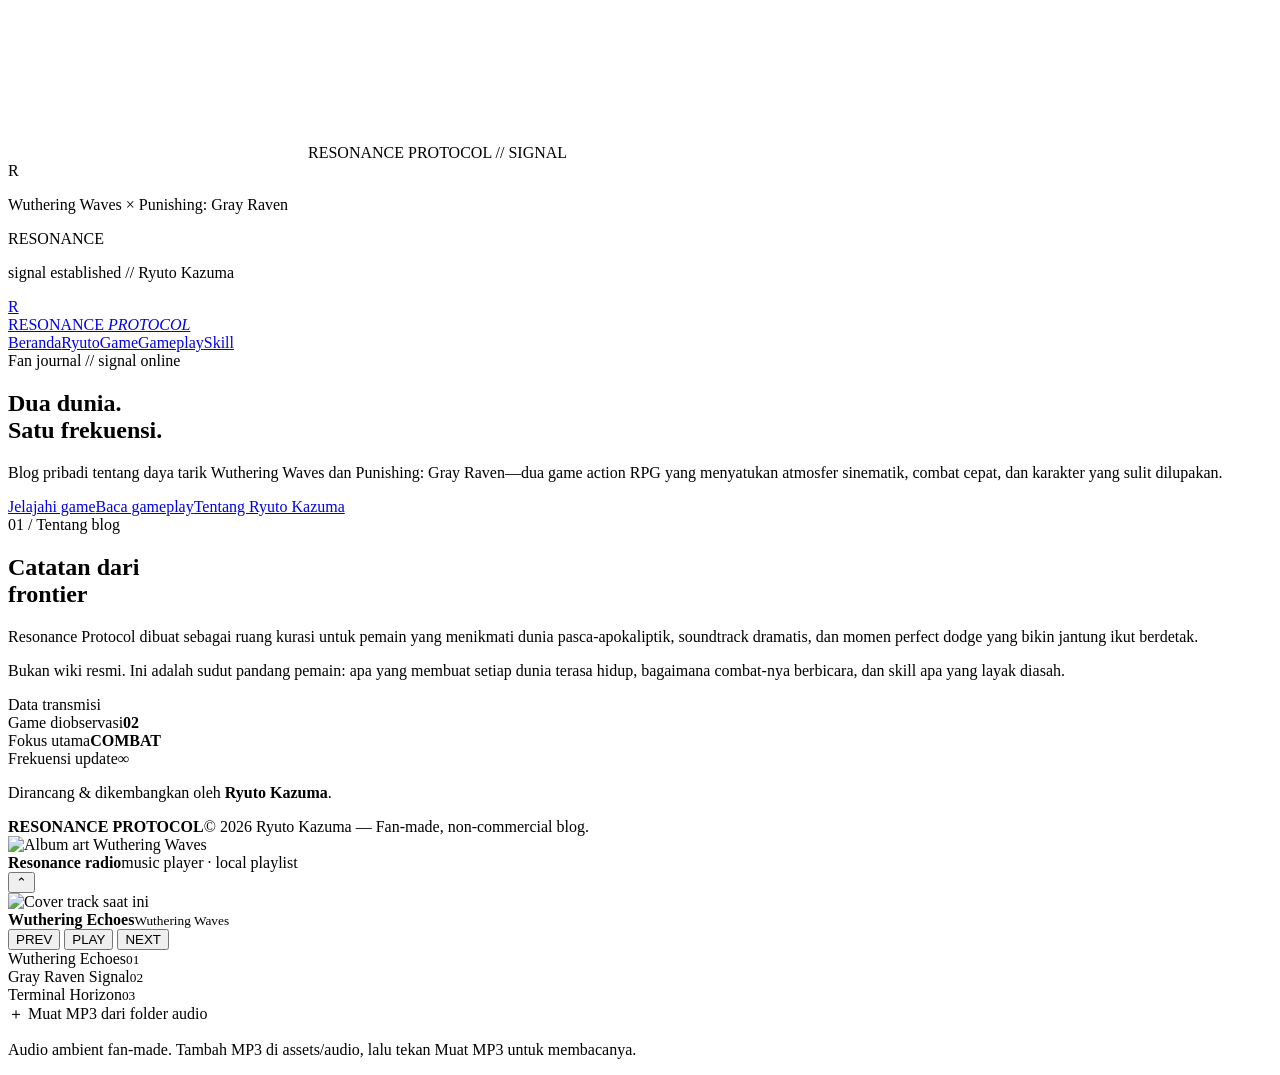
==== index.html @ 090dc50f "Add files via upload" ====
<!doctype html>
<html lang="id">
  <head>
    <meta charset="utf-8" />
    <meta name="viewport" content="width=device-width,initial-scale=1" />
    <title>Tentang — Resonance Protocol</title>
    <link rel="stylesheet" href="css/styles.css" />
  </head>
  <body>
    <div class="intro-screen" aria-label="Resonance Protocol loading screen">
      <div class="intro-video-wall" aria-hidden="true">
        <div class="intro-video-panel">
          <video autoplay muted loop playsinline preload="auto">
            <source src="vd/hiyuki.mp4" type="video/mp4" /></video
          ><span>RESONANCE PROTOCOL // SIGNAL</span>
        </div>
      </div>
      <div class="intro-shade"></div>
      <div class="intro-core">
        <div class="brand-mark"><span>R</span></div>
        <p>Wuthering Waves × Punishing: Gray Raven</p>
        <div class="intro-title">RES<span>O</span>NANCE</div>
        <p>signal established // Ryuto Kazuma</p>
      </div>
    </div>
    <div class="topline"></div>
    <header class="nav wrap">
      <a class="brand" href="index.html"
        ><div class="brand-mark"><span>R</span></div>
        <span>RESONANCE <em>PROTOCOL</em></span></a
      >
      <nav class="links">
        <a class="active" href="index.html">Beranda</a
        ><a href="ryuto.html">Ryuto</a><a href="game.html">Game</a
        ><a href="gameplay.html">Gameplay</a><a href="skill.html">Skill</a>
      </nav>
    </header>
    <main>
      <section class="hero">
        <div class="hero-image"></div>
        <div class="wrap hero-content">
          <div class="kicker eyebrow">Fan journal // signal online</div>
          <h1>Dua dunia.<br /><span>Satu frekuensi.</span></h1>
          <p class="lead">
            Blog pribadi tentang daya tarik Wuthering Waves dan Punishing: Gray
            Raven—dua game action RPG yang menyatukan atmosfer sinematik, combat
            cepat, dan karakter yang sulit dilupakan.
          </p>
          <div class="actions">
            <a class="btn" href="game.html">Jelajahi game</a
            ><a class="btn secondary" href="gameplay.html">Baca gameplay</a
            ><a class="btn" href="ryuto.html">Tentang Ryuto Kazuma</a>
          </div>
        </div>
      </section>
      <section class="section">
        <div class="wrap grid-2">
          <div>
            <div class="eyebrow">01 / Tentang blog</div>
            <h2>Catatan dari<br /><span class="accent-pink">frontier</span></h2>
            <div class="rule"></div>
            <p class="lead">
              Resonance Protocol dibuat sebagai ruang kurasi untuk pemain yang
              menikmati dunia pasca-apokaliptik, soundtrack dramatis, dan momen
              perfect dodge yang bikin jantung ikut berdetak.
            </p>
            <p class="muted">
              Bukan wiki resmi. Ini adalah sudut pandang pemain: apa yang
              membuat setiap dunia terasa hidup, bagaimana combat-nya berbicara,
              dan skill apa yang layak diasah.
            </p>
          </div>
          <div class="card">
            <div class="mini-label">Data transmisi</div>
            <div class="stat">
              <span>Game diobservasi</span><strong>02</strong>
            </div>
            <div class="stat">
              <span>Fokus utama</span><strong>COMBAT</strong>
            </div>
            <div class="stat">
              <span>Frekuensi update</span><strong>∞</strong>
            </div>
            <p>Dirancang & dikembangkan oleh <b>Ryuto Kazuma</b>.</p>
          </div>
        </div>
      </section>
    </main>
    <footer class="footer wrap">
      <b>RESONANCE PROTOCOL</b
      ><span>© 2026 Ryuto Kazuma — Fan-made, non-commercial blog.</span>
    </footer>
    <aside class="music-widget" aria-label="Pemutar musik Resonance Protocol">
      <div
        class="music-head"
        role="button"
        tabindex="0"
        aria-label="Buka atau tutup pemutar musik"
      >
        <img
          src="assets/wuthering-rover.jpeg"
          alt="Album art Wuthering Waves"
        />
        <div class="music-head-text">
          <strong>Resonance radio</strong
          ><span>music player · local playlist</span>
        </div>
        <button class="music-toggle" type="button" aria-label="Toggle player">
          ⌃
        </button>
      </div>
      <div class="music-body">
        <div class="music-body-inner">
          <div class="music-now">
            <img
              class="music-cover"
              src="assets/wuthering-rover.jpeg"
              alt="Cover track saat ini"
            />
            <div class="music-meta">
              <b class="music-title">Wuthering Echoes</b
              ><small class="music-artist">Wuthering Waves</small>
            </div>
          </div>
          <div class="music-progress" role="slider" aria-label="Progress musik">
            <i></i>
          </div>
          <div class="music-controls">
            <button
              class="previous-btn"
              type="button"
              aria-label="Track sebelumnya"
            >
              <span>PREV</span>
            </button>
            <button class="play-btn" type="button" aria-label="Play atau pause">
              <span>PLAY</span>
            </button>
            <button
              class="next-btn"
              type="button"
              aria-label="Track berikutnya"
            >
              <span>NEXT</span>
            </button>
          </div>
          <div class="music-list">
            <div
              class="music-track active"
              data-src="assets/audio/wuthering-echoes.mp3"
              data-title="Wuthering Echoes"
              data-artist="Wuthering Waves"
              data-cover="assets/wuthering-rover.jpeg"
            >
              <img src="assets/wuthering-rover.jpeg" alt="" /><span
                >Wuthering Echoes</span
              ><small>01</small>
            </div>
            <div
              class="music-track"
              data-src="assets/audio/gray-raven-signal.mp3"
              data-title="Gray Raven Signal"
              data-artist="Punishing: Gray Raven"
              data-cover="assets/pgr-roster.jpg"
            >
              <img src="assets/pgr-roster.jpg" alt="" /><span
                >Gray Raven Signal</span
              ><small>02</small>
            </div>
            <div
              class="music-track"
              data-src="assets/audio/terminal-horizon.mp3"
              data-title="Terminal Horizon"
              data-artist="Resonance Protocol"
              data-cover="assets/pgr-hero.jpg"
            >
              <img src="assets/pgr-hero.jpg" alt="" /><span
                >Terminal Horizon</span
              ><small>03</small>
            </div>
          </div>
          <label class="music-load" for="audio-folder"
            >＋ Muat MP3 dari folder audio</label
          >
          <input
            id="audio-folder"
            class="audio-folder"
            type="file"
            accept="audio/mpeg,.mp3"
            webkitdirectory
            directory
            multiple
            hidden
          />

          <p class="music-note">
            Audio ambient fan-made. Tambah MP3 di assets/audio, lalu tekan Muat
            MP3 untuk membacanya.
          </p>
        </div>
        <audio preload="metadata"></audio>
      </div>
    </aside>
    <script src="js/script.js" defer></script>
  </body>
</html>
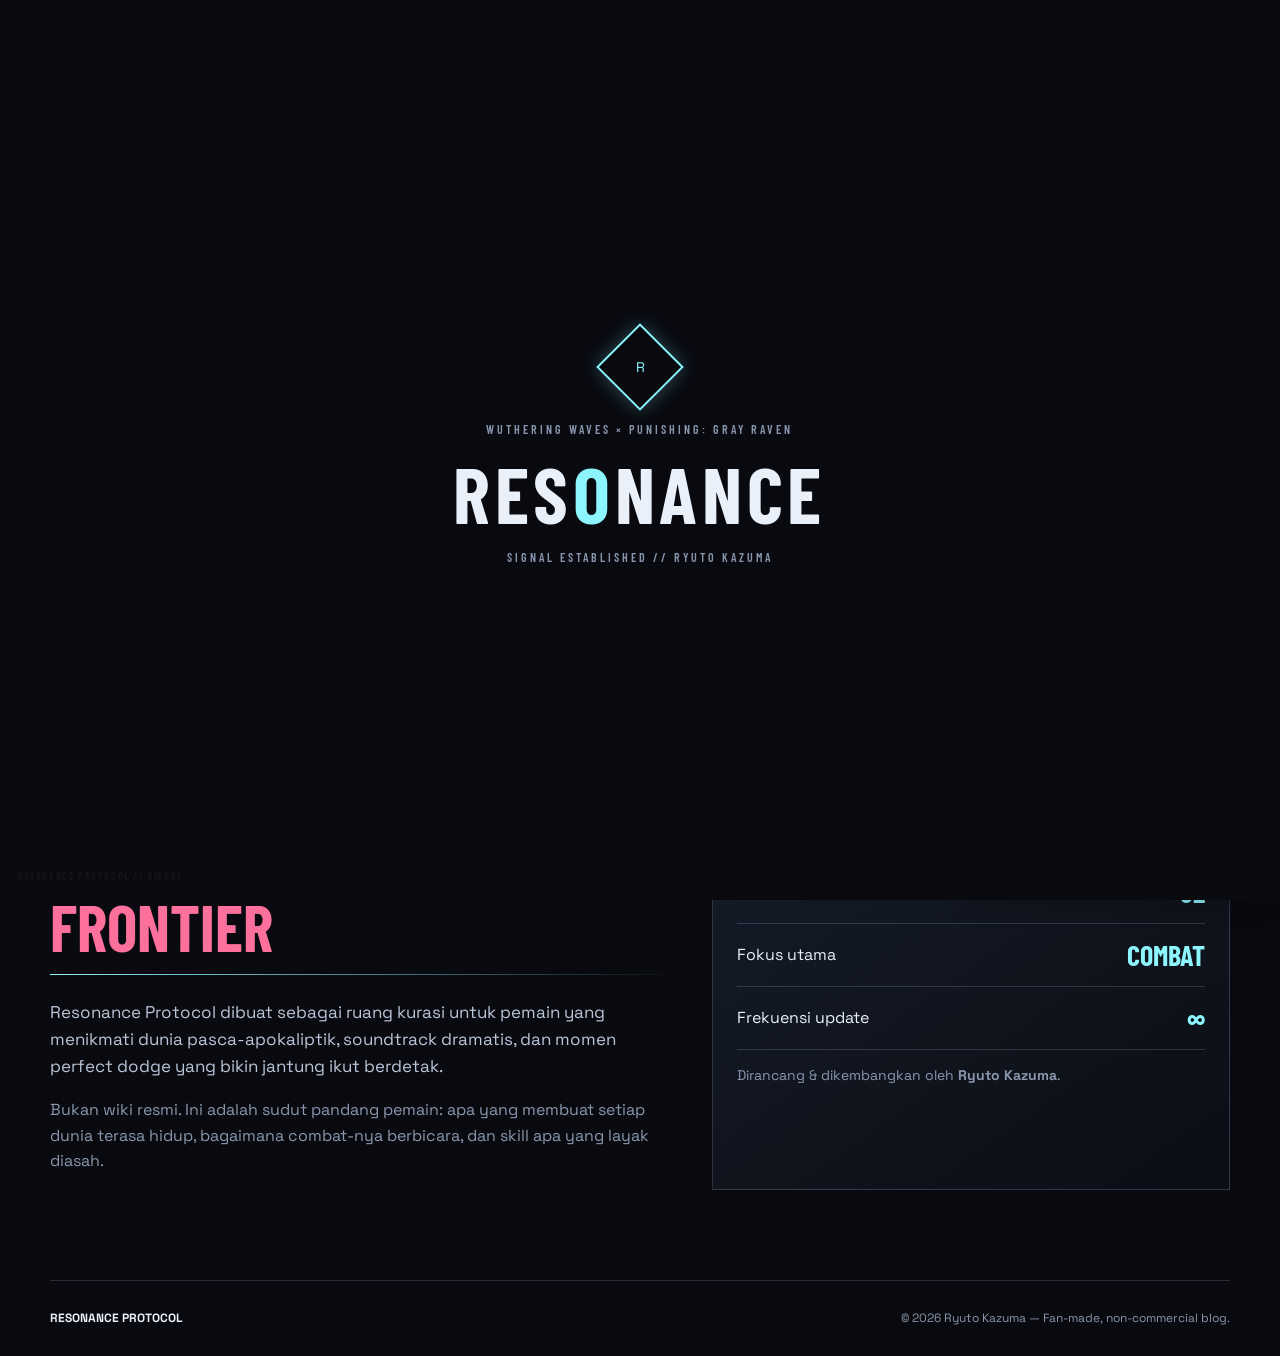
==== commit 829be664: "Add files via upload" ====
--- a/index.html
+++ b/index.html
@@ -4,7 +4,7 @@
     <meta charset="utf-8" />
     <meta name="viewport" content="width=device-width,initial-scale=1" />
     <title>Tentang — Resonance Protocol</title>
-    <link rel="stylesheet" href="css/styles.css" />
+    <link rel="stylesheet" href="styles.css" />
   </head>
   <body>
     <div class="intro-screen" aria-label="Resonance Protocol loading screen">
@@ -201,6 +201,6 @@
         <audio preload="metadata"></audio>
       </div>
     </aside>
-    <script src="js/script.js" defer></script>
+    <script src="script.js" defer></script>
   </body>
 </html>
--- a/styles.css
+++ b/styles.css
@@ -0,0 +1,1718 @@
+@import url("https://fonts.googleapis.com/css2?family=Barlow+Condensed:wght@400;500;600;700;800&family=Space+Grotesk:wght@400;500;600;700&display=swap");
+:root {
+  --ink: #080a10;
+  --panel: #10141d;
+  --panel-2: #161d29;
+  --line: rgba(190, 207, 235, 0.18);
+  --text: #e9f0fa;
+  --muted: #8997ae;
+  --cyan: #8df5ff;
+  --pink: #ff709d;
+  --lime: #c6ff66;
+  --max: 1180px;
+}
+* {
+  box-sizing: border-box;
+}
+html {
+  scroll-behavior: smooth;
+}
+body {
+  margin: 0;
+  background: var(--ink);
+  color: var(--text);
+  font-family: "Space Grotesk", sans-serif;
+  line-height: 1.6;
+}
+body:before {
+  content: "";
+  position: fixed;
+  inset: 0;
+  pointer-events: none;
+  opacity: 0.12;
+  background-image:
+    linear-gradient(rgba(141, 245, 255, 0.16) 1px, transparent 1px),
+    linear-gradient(90deg, rgba(141, 245, 255, 0.16) 1px, transparent 1px);
+  background-size: 48px 48px;
+  mask-image: linear-gradient(to bottom, black, transparent 85%);
+}
+a {
+  color: inherit;
+  text-decoration: none;
+}
+.wrap {
+  width: min(var(--max), calc(100% - 48px));
+  margin: auto;
+}
+.topline {
+  height: 4px;
+  background: linear-gradient(90deg, var(--cyan), var(--pink), var(--lime));
+}
+.nav {
+  height: 78px;
+  border-bottom: 1px solid var(--line);
+  display: flex;
+  align-items: center;
+  justify-content: space-between;
+  gap: 28px;
+  position: relative;
+  z-index: 2;
+  background: rgba(8, 10, 16, 0.86);
+  backdrop-filter: blur(12px);
+}
+.brand {
+  display: flex;
+  align-items: center;
+  gap: 12px;
+  font-family: "Barlow Condensed";
+  font-size: 24px;
+  font-weight: 700;
+  letter-spacing: 0.06em;
+}
+.brand-mark {
+  width: 36px;
+  height: 36px;
+  border: 2px solid var(--cyan);
+  transform: rotate(45deg);
+  display: grid;
+  place-items: center;
+  box-shadow: 0 0 18px rgba(141, 245, 255, 0.28);
+}
+.brand-mark span {
+  transform: rotate(-45deg);
+  font-size: 14px;
+  color: var(--cyan);
+}
+.brand em {
+  font-style: normal;
+  color: var(--cyan);
+}
+.links {
+  display: flex;
+  gap: 7px;
+  align-items: center;
+}
+.links a {
+  padding: 10px 14px;
+  color: var(--muted);
+  font-size: 13px;
+  text-transform: uppercase;
+  letter-spacing: 0.11em;
+}
+.links a:hover,
+.links a.active {
+  color: var(--text);
+  background: rgba(141, 245, 255, 0.1);
+  clip-path: polygon(8px 0, 100% 0, calc(100% - 8px) 100%, 0 100%);
+}
+.eyebrow {
+  font: 600 12px "Barlow Condensed";
+  letter-spacing: 0.18em;
+  text-transform: uppercase;
+  color: var(--cyan);
+}
+h1,
+h2,
+h3 {
+  font-family: "Barlow Condensed", sans-serif;
+  margin: 0;
+  line-height: 0.95;
+  text-transform: uppercase;
+}
+h1 {
+  font-size: clamp(54px, 8vw, 104px);
+  letter-spacing: 0.015em;
+}
+h2 {
+  font-size: clamp(34px, 5vw, 66px);
+}
+h3 {
+  font-size: 25px;
+  letter-spacing: 0.03em;
+}
+.lead {
+  color: #b9c5d8;
+  max-width: 600px;
+  font-size: 17px;
+}
+.muted {
+  color: var(--muted);
+}
+.hero {
+  min-height: 650px;
+  display: flex;
+  align-items: center;
+  position: relative;
+  overflow: hidden;
+}
+.hero-image {
+  position: absolute;
+  inset: 0;
+  background:
+    linear-gradient(
+      90deg,
+      var(--ink) 0%,
+      rgba(8, 10, 16, 0.8) 35%,
+      rgba(8, 10, 16, 0.15) 75%
+    ),
+    url("../assets/wuthering-rover.jpeg") left center/50% 100% no-repeat,
+    url("../assets/pgr-hero.jpg") right center/50% 100% no-repeat;
+  filter: saturate(0.9);
+}
+.hero-content {
+  position: relative;
+  padding: 90px 0;
+  max-width: 700px;
+}
+.hero h1 span {
+  color: var(--cyan);
+  display: block;
+}
+.kicker {
+  display: inline-flex;
+  gap: 14px;
+  align-items: center;
+  margin-bottom: 22px;
+}
+.kicker:before {
+  content: "";
+  width: 42px;
+  height: 2px;
+  background: var(--pink);
+}
+.actions {
+  display: flex;
+  gap: 14px;
+  flex-wrap: wrap;
+  margin-top: 30px;
+}
+.btn {
+  padding: 13px 20px;
+  display: inline-block;
+  text-transform: uppercase;
+  font: 700 12px "Barlow Condensed";
+  letter-spacing: 0.14em;
+  border: 1px solid var(--cyan);
+  color: var(--cyan);
+  clip-path: polygon(10px 0, 100% 0, calc(100% - 10px) 100%, 0 100%);
+  transition: 0.2s;
+}
+.btn:hover {
+  background: var(--cyan);
+  color: var(--ink);
+  box-shadow: 0 0 25px rgba(141, 245, 255, 0.4);
+}
+.btn.secondary {
+  border-color: var(--pink);
+  color: var(--pink);
+}
+.btn.secondary:hover {
+  background: var(--pink);
+  color: var(--ink);
+}
+.section {
+  padding: 90px 0;
+}
+.section-head {
+  display: flex;
+  justify-content: space-between;
+  align-items: end;
+  gap: 24px;
+  margin-bottom: 34px;
+}
+.rule {
+  height: 1px;
+  background: linear-gradient(90deg, var(--cyan), transparent);
+  margin: 16px 0 24px;
+}
+.grid-2 {
+  display: grid;
+  grid-template-columns: 1.1fr 0.9fr;
+  gap: 28px;
+}
+.grid-3 {
+  display: grid;
+  grid-template-columns: repeat(3, 1fr);
+  gap: 18px;
+}
+.card {
+  background: linear-gradient(
+    145deg,
+    rgba(22, 29, 41, 0.96),
+    rgba(11, 14, 22, 0.96)
+  );
+  border: 1px solid var(--line);
+  padding: 24px;
+  position: relative;
+  overflow: hidden;
+}
+.card:after {
+  content: "";
+  position: absolute;
+  right: -28px;
+  top: -28px;
+  width: 70px;
+  height: 70px;
+  border: 1px solid rgba(141, 245, 255, 0.25);
+  transform: rotate(45deg);
+}
+.card p {
+  color: var(--muted);
+  font-size: 14px;
+}
+.stat {
+  display: flex;
+  justify-content: space-between;
+  align-items: center;
+  border-bottom: 1px solid var(--line);
+  padding: 14px 0;
+}
+.stat strong {
+  color: var(--cyan);
+  font: 700 28px "Barlow Condensed";
+}
+.split-image {
+  min-height: 370px;
+  background-position: center;
+  background-size: cover;
+  border: 1px solid var(--line);
+}
+.image-wu {
+  background-image:
+    linear-gradient(0deg, rgba(8, 10, 16, 0.55), transparent),
+    url("../assets/wuthering-rover.jpeg");
+}
+.image-pgr {
+  background-image:
+    linear-gradient(0deg, rgba(8, 10, 16, 0.55), transparent),
+    url("../assets/pgr-roster.jpg");
+}
+.tag {
+  display: inline-block;
+  padding: 5px 9px;
+  border: 1px solid var(--pink);
+  color: var(--pink);
+  font: 600 11px "Barlow Condensed";
+  letter-spacing: 0.12em;
+  text-transform: uppercase;
+}
+.game-card {
+  padding: 0;
+}
+.game-card img {
+  width: 100%;
+  height: 210px;
+  object-fit: cover;
+  display: block;
+  filter: saturate(0.8);
+}
+.game-card .inside {
+  padding: 23px;
+}
+.game-card h3 {
+  margin: 10px 0;
+}
+.accent-pink {
+  color: var(--pink);
+}
+.accent-lime {
+  color: var(--lime);
+}
+.quote {
+  border-left: 3px solid var(--pink);
+  padding: 4px 0 4px 22px;
+  color: #d3dcec;
+  font-size: 20px;
+  font-family: "Barlow Condensed";
+  text-transform: uppercase;
+}
+.number {
+  font: 700 45px "Barlow Condensed";
+  color: var(--cyan);
+  opacity: 0.8;
+}
+.skill {
+  display: grid;
+  grid-template-columns: 74px 1fr;
+  gap: 18px;
+  align-items: start;
+}
+.skill-icon {
+  width: 62px;
+  height: 62px;
+  border: 1px solid var(--cyan);
+  display: grid;
+  place-items: center;
+  color: var(--cyan);
+  font: 700 25px "Barlow Condensed";
+  transform: skew(-10deg);
+}
+.skill-icon span {
+  transform: skew(10deg);
+}
+.progress {
+  height: 5px;
+  background: #252e3d;
+  margin-top: 14px;
+}
+.progress i {
+  display: block;
+  height: 100%;
+  background: linear-gradient(90deg, var(--cyan), var(--pink));
+}
+.page-hero {
+  padding: 92px 0 64px;
+  border-bottom: 1px solid var(--line);
+  background: radial-gradient(
+    circle at 80% 30%,
+    rgba(255, 112, 157, 0.15),
+    transparent 28%
+  );
+}
+.page-hero p {
+  max-width: 620px;
+}
+.footer {
+  border-top: 1px solid var(--line);
+  padding: 28px 0;
+  color: var(--muted);
+  font-size: 12px;
+  display: flex;
+  justify-content: space-between;
+  gap: 20px;
+}
+.footer b {
+  color: var(--text);
+}
+.mini-label {
+  font: 600 12px "Barlow Condensed";
+  text-transform: uppercase;
+  letter-spacing: 0.14em;
+  color: var(--muted);
+}
+@media (max-width: 760px) {
+  .wrap {
+    width: min(100% - 32px, var(--max));
+  }
+  .nav {
+    height: auto;
+    padding: 18px 0;
+    align-items: flex-start;
+  }
+  .links {
+    flex-wrap: wrap;
+    justify-content: flex-end;
+    gap: 0;
+  }
+  .links a {
+    font-size: 11px;
+    padding: 7px;
+  }
+  .brand {
+    font-size: 18px;
+  }
+  .hero {
+    min-height: 590px;
+  }
+  .hero-image {
+    background-position: 62% center;
+  }
+  .grid-2,
+  .grid-3 {
+    grid-template-columns: 1fr;
+  }
+  .section {
+    padding: 62px 0;
+  }
+  .section-head {
+    display: block;
+  }
+  .section-head .mini-label {
+    display: block;
+    margin-top: 12px;
+  }
+  .footer {
+    display: block;
+  }
+  .footer span {
+    display: block;
+    margin-top: 8px;
+  }
+}
+
+/* ============================================================
+   COMPONENTS: INTRO, VIDEO, CREATOR PROFILE
+   ============================================================ */
+/* Tambahan fitur: intro, video, dan profil developer */
+.intro-screen {
+  position: fixed;
+  inset: 0;
+  z-index: 20;
+  background: #080a10;
+  display: grid;
+  place-items: center;
+  animation: introOut 0.8s 2.6s forwards;
+  pointer-events: none;
+}
+.intro-screen:before,
+.intro-screen:after {
+  content: "";
+  position: absolute;
+  inset: 0;
+  background: linear-gradient(
+    120deg,
+    transparent 35%,
+    rgba(141, 245, 255, 0.2),
+    transparent 65%
+  );
+  transform: translateX(-100%);
+  animation: scan 1.3s 0.45s forwards;
+}
+.intro-screen:after {
+  background: linear-gradient(
+    120deg,
+    transparent 35%,
+    rgba(255, 112, 157, 0.17),
+    transparent 65%
+  );
+  animation-delay: 1s;
+}
+.intro-core {
+  text-align: center;
+  position: relative;
+  z-index: 1;
+  animation: coreIn 0.9s ease-out forwards;
+}
+.intro-core .brand-mark {
+  margin: 0 auto 24px;
+  width: 62px;
+  height: 62px;
+  font-size: 22px;
+}
+.intro-core p {
+  margin: 0;
+  color: var(--muted);
+  font: 600 12px "Barlow Condensed";
+  letter-spacing: 0.25em;
+  text-transform: uppercase;
+}
+.intro-title {
+  margin: 10px 0;
+  color: var(--text);
+  font: 700 clamp(38px, 7vw, 78px) "Barlow Condensed";
+  letter-spacing: 0.06em;
+  text-transform: uppercase;
+}
+.intro-title span {
+  color: var(--cyan);
+}
+@keyframes coreIn {
+  from {
+    opacity: 0;
+    transform: scale(0.88);
+    filter: blur(10px);
+  }
+  to {
+    opacity: 1;
+    transform: scale(1);
+    filter: blur(0);
+  }
+}
+@keyframes scan {
+  to {
+    transform: translateX(100%);
+  }
+}
+@keyframes introOut {
+  to {
+    opacity: 0;
+    visibility: hidden;
+  }
+}
+.video-section {
+  background: linear-gradient(
+    180deg,
+    transparent,
+    rgba(141, 245, 255, 0.04),
+    transparent
+  );
+}
+.video-grid {
+  display: grid;
+  grid-template-columns: repeat(2, 1fr);
+  gap: 20px;
+}
+.video-card {
+  padding: 0;
+  overflow: hidden;
+}
+.video-frame {
+  aspect-ratio: 16/9;
+  background: #05070b;
+}
+.video-frame iframe {
+  width: 100%;
+  height: 100%;
+  border: 0;
+  display: block;
+}
+.video-info {
+  padding: 18px 20px;
+}
+.video-info h3 {
+  margin: 8px 0 4px;
+}
+.creator {
+  display: grid;
+  grid-template-columns: 1fr 1fr;
+  gap: 28px;
+  align-items: center;
+}
+.creator-copy p {
+  color: var(--muted);
+}
+.creator-logo {
+  background: #f4f7fb;
+  padding: 24px;
+  display: flex;
+  align-items: center;
+  justify-content: center;
+  min-height: 170px;
+  border: 1px solid var(--line);
+}
+.creator-logo img {
+  max-width: 220px;
+  width: 100%;
+  height: auto;
+}
+.credit-line {
+  font-size: 11px;
+  color: var(--muted);
+  margin-top: 12px;
+}
+.video-note {
+  margin-top: 18px;
+  color: var(--muted);
+  font-size: 12px;
+}
+@media (max-width: 760px) {
+  .video-grid,
+  .creator {
+    grid-template-columns: 1fr;
+  }
+  .intro-title {
+    font-size: 42px;
+  }
+}
+.photo-grid {
+  display: grid;
+  grid-template-columns: repeat(4, 1fr);
+  gap: 16px;
+}
+.photo-card {
+  padding: 0;
+  overflow: hidden;
+}
+.photo-card img {
+  width: 100%;
+  height: 210px;
+  object-fit: cover;
+  display: block;
+  filter: saturate(0.85);
+  transition:
+    transform 0.4s ease,
+    filter 0.4s ease;
+}
+.photo-card:hover img {
+  transform: scale(1.06);
+  filter: saturate(1.15);
+}
+.photo-card .photo-caption {
+  padding: 15px 16px;
+}
+.photo-caption h3 {
+  font-size: 21px;
+  margin: 0 0 4px;
+}
+.photo-caption p {
+  margin: 0;
+  font-size: 12px;
+}
+@media (max-width: 900px) {
+  .photo-grid {
+    grid-template-columns: repeat(2, 1fr);
+  }
+}
+@media (max-width: 540px) {
+  .photo-grid {
+    grid-template-columns: 1fr;
+  }
+}
+.gameplay-photo-card {
+  margin: 24px 0 0;
+  border: 1px solid var(--line);
+  background: var(--panel);
+  overflow: hidden;
+}
+.gameplay-photo-card img {
+  display: block;
+  width: 100%;
+  height: 180px;
+  object-fit: cover;
+  filter: saturate(0.85);
+  transition: transform 0.4s ease;
+}
+.gameplay-photo-card:hover img {
+  transform: scale(1.05);
+}
+.gameplay-photo-card figcaption {
+  display: flex;
+  justify-content: space-between;
+  gap: 12px;
+  padding: 12px 16px;
+  font: 600 12px "Barlow Condensed";
+  letter-spacing: 0.08em;
+  text-transform: uppercase;
+}
+.gameplay-photo-card figcaption b {
+  color: var(--cyan);
+}
+.gameplay-photo-card figcaption span {
+  color: var(--muted);
+}
+@media (max-width: 760px) {
+  .gameplay-photo-card figcaption {
+    display: block;
+  }
+  .gameplay-photo-card figcaption span {
+    display: block;
+    margin-top: 4px;
+  }
+}
+.music-widget {
+  position: fixed;
+  right: 22px;
+  bottom: 22px;
+  z-index: 12;
+  width: min(360px, calc(100% - 32px));
+  background: rgba(10, 14, 22, 0.96);
+  border: 1px solid var(--cyan);
+  box-shadow:
+    0 10px 35px rgba(0, 0, 0, 0.45),
+    0 0 22px rgba(141, 245, 255, 0.12);
+  backdrop-filter: blur(16px);
+  transition: transform 0.3s ease;
+}
+.music-widget.is-collapsed {
+  transform: translateY(calc(100% - 54px));
+}
+.music-head {
+  display: flex;
+  align-items: center;
+  gap: 12px;
+  padding: 10px 12px;
+  border-bottom: 1px solid var(--line);
+  cursor: pointer;
+}
+.music-head img {
+  width: 36px;
+  height: 36px;
+  object-fit: cover;
+}
+.music-head-text {
+  min-width: 0;
+  flex: 1;
+}
+.music-head-text strong {
+  display: block;
+  font: 700 15px "Barlow Condensed";
+  letter-spacing: 0.08em;
+  text-transform: uppercase;
+}
+.music-head-text span {
+  display: block;
+  color: var(--cyan);
+  font-size: 10px;
+  text-transform: uppercase;
+  letter-spacing: 0.12em;
+}
+.music-toggle {
+  border: 0;
+  background: transparent;
+  color: var(--cyan);
+  font-size: 18px;
+  cursor: pointer;
+}
+.music-body {
+  padding: 14px;
+}
+.music-now {
+  display: flex;
+  gap: 13px;
+  align-items: center;
+}
+.music-cover {
+  width: 82px;
+  height: 82px;
+  object-fit: cover;
+  border: 1px solid var(--pink);
+  box-shadow: 0 0 15px rgba(255, 112, 157, 0.2);
+}
+.music-meta {
+  min-width: 0;
+}
+.music-meta b {
+  display: block;
+  font: 700 21px "Barlow Condensed";
+  text-transform: uppercase;
+  white-space: nowrap;
+  overflow: hidden;
+  text-overflow: ellipsis;
+}
+.music-meta small {
+  color: var(--muted);
+  font-size: 11px;
+}
+.music-progress {
+  width: 100%;
+  height: 4px;
+  margin: 14px 0 9px;
+  background: #283140;
+  cursor: pointer;
+}
+.music-progress i {
+  display: block;
+  width: 0;
+  height: 100%;
+  background: linear-gradient(90deg, var(--cyan), var(--pink));
+}
+.music-controls {
+  display: flex;
+  align-items: center;
+  justify-content: center;
+  gap: 18px;
+}
+.music-controls button {
+  border: 0;
+  background: none;
+  color: var(--text);
+  cursor: pointer;
+  font-size: 17px;
+}
+.music-controls .play-btn {
+  width: 38px;
+  height: 38px;
+  border: 1px solid var(--cyan);
+  border-radius: 50%;
+  color: var(--cyan);
+}
+.music-list {
+  display: grid;
+  gap: 6px;
+  margin-top: 14px;
+}
+.music-track {
+  display: flex;
+  align-items: center;
+  gap: 9px;
+  padding: 8px;
+  color: var(--muted);
+  font-size: 11px;
+  cursor: pointer;
+  border-left: 2px solid transparent;
+}
+.music-track.active {
+  color: var(--text);
+  border-left-color: var(--pink);
+  background: rgba(255, 112, 157, 0.08);
+}
+.music-track img {
+  width: 29px;
+  height: 29px;
+  object-fit: cover;
+}
+.music-track span {
+  flex: 1;
+}
+.music-note {
+  margin: 10px 0 0;
+  color: var(--muted);
+  font-size: 9px;
+  line-height: 1.4;
+}
+@media (max-width: 540px) {
+  .music-widget {
+    right: 12px;
+    bottom: 12px;
+  }
+  .music-widget.is-collapsed {
+    transform: translateY(calc(100% - 50px));
+  }
+}
+/* Music player compact vinyl mode */
+.music-widget {
+  width: min(300px, calc(100% - 24px));
+  right: 16px;
+  bottom: 16px;
+  border-radius: 18px;
+  overflow: hidden;
+}
+.music-head {
+  padding: 8px 10px;
+  border-radius: 18px 18px 0 0;
+}
+.music-head img {
+  width: 30px;
+  height: 30px;
+  border-radius: 50%;
+}
+.music-body {
+  padding: 11px;
+}
+.music-now {
+  gap: 11px;
+}
+.music-cover {
+  width: 66px;
+  height: 66px;
+  border-radius: 50%;
+  object-fit: cover;
+  border: 4px solid #252e3d;
+  box-shadow:
+    inset 0 0 0 2px #080a10,
+    0 0 0 1px var(--pink),
+    0 0 14px rgba(255, 112, 157, 0.18);
+  animation: vinylSpin 5s linear infinite;
+  animation-play-state: paused;
+}
+.music-widget.is-playing .music-cover {
+  animation-play-state: running;
+}
+.music-cover:after {
+  content: "";
+  display: block;
+}
+.music-meta b {
+  font-size: 18px;
+}
+.music-progress {
+  margin: 11px 0 7px;
+}
+.music-controls {
+  gap: 14px;
+}
+.music-controls .play-btn {
+  width: 32px;
+  height: 32px;
+}
+.music-list {
+  margin-top: 10px;
+  gap: 4px;
+}
+.music-track {
+  padding: 6px;
+  border-radius: 6px;
+}
+.music-track img {
+  width: 24px;
+  height: 24px;
+  border-radius: 50%;
+}
+.music-note {
+  margin-top: 8px;
+}
+@keyframes vinylSpin {
+  to {
+    transform: rotate(360deg);
+  }
+}
+@media (max-width: 540px) {
+  .music-widget {
+    right: 10px;
+    bottom: 10px;
+    width: min(280px, calc(100% - 20px));
+    border-radius: 15px;
+  }
+  .music-head {
+    border-radius: 15px 15px 0 0;
+  }
+  .music-body {
+    padding: 9px;
+  }
+  .music-list {
+    max-height: 86px;
+    overflow: auto;
+  }
+  .music-note {
+    font-size: 8px;
+  }
+}
+/* True expand/collapse: widget berubah ukuran, bukan sekadar turun */
+.music-widget {
+  width: min(300px, calc(100% - 24px));
+  transform: none !important;
+  transition:
+    width 0.35s ease,
+    box-shadow 0.35s ease;
+}
+.music-widget .music-body {
+  max-height: 520px;
+  opacity: 1;
+  overflow: hidden;
+  transition:
+    max-height 0.35s ease,
+    opacity 0.25s ease,
+    padding 0.35s ease;
+}
+.music-widget.is-collapsed {
+  width: 220px;
+  box-shadow: 0 8px 24px rgba(0, 0, 0, 0.35);
+}
+.music-widget.is-collapsed .music-body {
+  max-height: 0;
+  opacity: 0;
+  padding-top: 0;
+  padding-bottom: 0;
+}
+.music-widget.is-collapsed .music-head {
+  border-radius: 18px;
+}
+@media (max-width: 540px) {
+  .music-widget {
+    width: min(280px, calc(100% - 20px));
+  }
+  .music-widget.is-collapsed {
+    width: 205px;
+  }
+}
+.music-list {
+  overscroll-behavior: contain;
+  touch-action: pan-y;
+  overflow-y: auto;
+  max-height: 150px;
+}
+.music-load {
+  width: 100%;
+  margin-top: 9px;
+  padding: 7px 9px;
+  border: 1px solid var(--line);
+  border-radius: 7px;
+  background: rgba(141, 245, 255, 0.06);
+  color: var(--cyan);
+  font: 600 10px "Barlow Condensed";
+  letter-spacing: 0.1em;
+  text-transform: uppercase;
+  cursor: pointer;
+}
+.music-load:hover {
+  background: rgba(141, 245, 255, 0.14);
+}
+.music-widget.is-collapsed .music-load {
+  display: none;
+}
+@media (max-width: 540px) {
+  .music-list {
+    max-height: 100px;
+  }
+}
+.music-load {
+  display: block;
+  text-align: center;
+  position: relative;
+  z-index: 2;
+}
+.audio-folder {
+  display: none;
+}
+@media (max-width: 760px) {
+  .hero-image {
+    background: linear-gradient(
+      180deg,
+      rgba(8, 10, 16, 0.18) 0%,
+      rgba(8, 10, 16, 0.72) 72%,
+      var(--ink) 100%
+    );
+  }
+  .hero-image:before,
+  .hero-image:after {
+    content: "";
+    position: absolute;
+    left: 0;
+    width: 100%;
+    height: 50%;
+    background-position: center;
+    background-size: cover;
+    background-repeat: no-repeat;
+  }
+  .hero-image:before {
+    top: 0;
+    background-image:
+      linear-gradient(180deg, rgba(8, 10, 16, 0.05), rgba(8, 10, 16, 0.4)),
+      url("../assets/wuthering-rover.jpeg");
+  }
+  .hero-image:after {
+    bottom: 0;
+    background-image:
+      linear-gradient(180deg, rgba(8, 10, 16, 0.35), rgba(8, 10, 16, 0.18)),
+      url("../assets/pgr-hero.jpg");
+  }
+}
+.character-section {
+  background: linear-gradient(180deg, rgba(141, 245, 255, 0.035), transparent);
+}
+.character-grid {
+  display: grid;
+  grid-template-columns: repeat(2, 1fr);
+  gap: 18px;
+}
+.character-card {
+  display: grid;
+  grid-template-columns: 42% 58%;
+  min-height: 270px;
+  border: 1px solid var(--line);
+  background: linear-gradient(135deg, #121b29, #090c13);
+  overflow: hidden;
+  position: relative;
+}
+.character-card:before {
+  content: "LIVE";
+  position: absolute;
+  z-index: 2;
+  right: 13px;
+  top: 11px;
+  color: var(--lime);
+  font: 700 9px "Barlow Condensed";
+  letter-spacing: 0.15em;
+}
+.character-visual {
+  position: relative;
+  min-height: 270px;
+  overflow: hidden;
+  background: #0a0d14;
+}
+.character-visual:after {
+  content: "";
+  position: absolute;
+  inset: 0;
+  background:
+    linear-gradient(90deg, transparent 45%, rgba(9, 12, 19, 0.94) 100%),
+    linear-gradient(0deg, rgba(9, 12, 19, 0.5), transparent 60%);
+}
+.character-visual img {
+  width: 100%;
+  height: 100%;
+  object-fit: cover;
+  display: block;
+  filter: saturate(0.8);
+  transition:
+    transform 0.5s ease,
+    filter 0.5s ease;
+}
+.character-card:hover .character-visual img {
+  transform: scale(1.08);
+  filter: saturate(1.1);
+}
+.rarity,
+.element {
+  position: absolute;
+  z-index: 2;
+  left: 12px;
+  font: 700 12px "Barlow Condensed";
+  letter-spacing: 0.12em;
+}
+.rarity {
+  top: 12px;
+  color: var(--lime);
+}
+.element {
+  bottom: 13px;
+  color: var(--cyan);
+  border-left: 2px solid var(--pink);
+  padding-left: 7px;
+}
+.character-info {
+  padding: 25px 22px 19px;
+}
+.character-top {
+  display: flex;
+  justify-content: space-between;
+  gap: 8px;
+  align-items: center;
+}
+.game-label {
+  font: 600 9px "Barlow Condensed";
+  letter-spacing: 0.09em;
+  text-transform: uppercase;
+}
+.wu-label {
+  color: var(--cyan);
+}
+.pgr-label {
+  color: var(--pink);
+}
+.character-id {
+  font: 600 9px "Barlow Condensed";
+  color: var(--muted);
+  letter-spacing: 0.12em;
+}
+.character-info h3 {
+  font-size: 34px;
+  margin: 15px 0 2px;
+}
+.character-role {
+  color: #bdc8d9;
+  font-size: 12px;
+  margin: 0 0 18px;
+}
+.character-stats {
+  display: grid;
+  grid-template-columns: repeat(3, 1fr);
+  gap: 7px;
+  border-top: 1px solid var(--line);
+  border-bottom: 1px solid var(--line);
+  padding: 11px 0;
+}
+.character-stats span {
+  display: grid;
+  gap: 3px;
+}
+.character-stats b {
+  font: 600 8px "Barlow Condensed";
+  letter-spacing: 0.1em;
+  color: var(--muted);
+}
+.character-stats strong {
+  font: 600 11px "Barlow Condensed";
+  color: var(--text);
+}
+.character-note {
+  font-size: 11px !important;
+  line-height: 1.45;
+  margin-bottom: 0;
+}
+.character-card:nth-child(2) .character-visual:before,
+.character-card:nth-child(4) .character-visual:before {
+  content: "ELITE";
+  position: absolute;
+  z-index: 2;
+  right: 12px;
+  bottom: 12px;
+  color: var(--pink);
+  font: 700 9px "Barlow Condensed";
+  letter-spacing: 0.15em;
+}
+@media (max-width: 900px) {
+  .character-grid {
+    grid-template-columns: 1fr;
+  }
+}
+@media (max-width: 540px) {
+  .character-card {
+    grid-template-columns: 1fr;
+  }
+  .character-visual {
+    min-height: 210px;
+    height: 210px;
+  }
+  .character-info {
+    padding: 20px;
+  }
+  .character-card:before {
+    top: 222px;
+  }
+  .character-info h3 {
+    margin-top: 11px;
+  }
+}
+.music-widget {
+  transition:
+    width 0.5s cubic-bezier(0.22, 1, 0.36, 1),
+    box-shadow 0.45s ease,
+    transform 0.45s cubic-bezier(0.22, 1, 0.36, 1);
+}
+.music-widget .music-body {
+  transition:
+    max-height 0.5s cubic-bezier(0.22, 1, 0.36, 1),
+    opacity 0.3s ease,
+    padding 0.5s cubic-bezier(0.22, 1, 0.36, 1),
+    transform 0.5s cubic-bezier(0.22, 1, 0.36, 1);
+}
+.music-widget.is-collapsed .music-body {
+  transform: translateY(-8px);
+}
+.music-head {
+  transition: background 0.3s ease;
+}
+.music-head:hover {
+  background: rgba(141, 245, 255, 0.07);
+}
+.music-controls button {
+  min-width: 47px;
+  padding: 7px 5px;
+  border: 1px solid rgba(141, 245, 255, 0.35);
+  border-radius: 7px;
+  font: 700 10px "Barlow Condensed";
+  letter-spacing: 0.08em;
+  color: var(--cyan);
+  transition:
+    background 0.2s ease,
+    transform 0.2s ease,
+    border-color 0.2s ease;
+}
+.music-controls button:hover {
+  background: rgba(141, 245, 255, 0.12);
+  border-color: var(--cyan);
+  transform: translateY(-2px);
+}
+.music-controls .play-btn {
+  min-width: 58px;
+  border-radius: 9px;
+}
+.music-controls button span {
+  display: block;
+}
+.music-controls .play-btn span {
+  font-size: 10px;
+}
+@media (max-width: 540px) {
+  .music-controls button {
+    min-width: 43px;
+  }
+  .music-controls .play-btn {
+    min-width: 54px;
+  }
+}
+/* Mobile hero hardening: dua panel foto proporsional, bukan background gepeng */
+@media (max-width: 760px) {
+  .hero {
+    min-height: 620px;
+  }
+  .hero-image {
+    background-image: linear-gradient(
+      180deg,
+      rgba(8, 10, 16, 0.12),
+      rgba(8, 10, 16, 0.72) 72%,
+      var(--ink) 100%
+    ) !important;
+    background-size: auto !important;
+  }
+  .hero-image:before,
+  .hero-image:after {
+    width: 100%;
+    height: 50%;
+    background-size: cover !important;
+    background-position: center !important;
+    background-repeat: no-repeat !important;
+    background-attachment: scroll !important;
+  }
+  .hero-image:before {
+    background-image:
+      linear-gradient(180deg, rgba(8, 10, 16, 0.04), rgba(8, 10, 16, 0.42)),
+      url("../assets/wuthering-rover.jpeg") !important;
+  }
+  .hero-image:after {
+    background-image:
+      linear-gradient(180deg, rgba(8, 10, 16, 0.38), rgba(8, 10, 16, 0.16)),
+      url("../assets/pgr-hero.jpg") !important;
+  }
+}
+
+/* Intro video character showcase */
+.intro-screen {
+  animation: none;
+  overflow: hidden;
+  isolation: isolate;
+  transition:
+    opacity 0.8s ease,
+    visibility 0.8s ease;
+}
+.intro-screen.is-hidden {
+  opacity: 0;
+  visibility: hidden;
+}
+.intro-video-wall {
+  position: absolute;
+  inset: 0;
+  display: grid;
+  grid-template-columns: 1fr 1fr;
+  opacity: 0.72;
+}
+.intro-video-panel {
+  position: relative;
+  overflow: hidden;
+}
+.intro-video-panel video {
+  width: 100%;
+  height: 100%;
+  display: block;
+  object-fit: cover;
+  filter: saturate(0.9) contrast(1.05);
+}
+.intro-video-panel span {
+  position: absolute;
+  left: 18px;
+  bottom: 18px;
+  color: rgba(255, 255, 255, 0.72);
+  font: 600 10px "Barlow Condensed";
+  letter-spacing: 0.16em;
+}
+.intro-shade {
+  position: absolute;
+  inset: 0;
+  background:
+    radial-gradient(
+      circle at center,
+      rgba(8, 10, 16, 0.2),
+      rgba(8, 10, 16, 0.86) 78%
+    ),
+    linear-gradient(
+      90deg,
+      rgba(8, 10, 16, 0.42),
+      transparent 50%,
+      rgba(8, 10, 16, 0.42)
+    );
+  z-index: 0;
+}
+.intro-core {
+  z-index: 2;
+}
+.intro-screen:before,
+.intro-screen:after {
+  z-index: 1;
+}
+@media (max-width: 600px) {
+  .intro-video-wall {
+    grid-template-columns: 1fr;
+    grid-template-rows: 1fr 1fr;
+  }
+  .intro-video-panel video {
+    object-position: center;
+  }
+  .intro-video-panel span {
+    font-size: 8px;
+    bottom: 12px;
+    left: 12px;
+  }
+  .intro-shade {
+    background: linear-gradient(
+      180deg,
+      rgba(8, 10, 16, 0.2),
+      rgba(8, 10, 16, 0.88)
+    );
+  }
+}
+
+/* Single intro video mode */
+.intro-video-wall {
+  grid-template-columns: 1fr;
+}
+.intro-video-panel {
+  width: 100%;
+  height: 100%;
+}
+.intro-video-panel video {
+  object-fit: cover;
+}
+
+/* Mobile intro: center video without crop or stretch */
+@media (max-width: 600px) {
+  .intro-video-wall {
+    display: grid;
+    place-items: center;
+    background: #080a10;
+  }
+  .intro-video-panel {
+    display: grid;
+    place-items: center;
+    width: 100%;
+    height: 100%;
+  }
+  .intro-video-panel video {
+    width: 100%;
+    height: auto;
+    max-height: 100%;
+    object-fit: contain;
+    object-position: center center;
+  }
+}
+
+/* Single video mobile: jangan sisakan grid row kedua kosong */
+@media (max-width: 600px) {
+  .intro-video-wall {
+    grid-template-columns: 1fr !important;
+    grid-template-rows: 1fr !important;
+    place-items: center;
+  }
+}
+
+/* Mobile intro final alignment: video benar-benar centered terhadap viewport */
+@media (max-width: 600px) {
+  .intro-video-wall {
+    position: absolute;
+    inset: 0;
+    display: block;
+    overflow: hidden;
+  }
+  .intro-video-panel {
+    position: absolute;
+    inset: 0;
+    width: 100%;
+    height: 100%;
+    display: block;
+  }
+  .intro-video-panel video {
+    position: absolute;
+    top: 50%;
+    left: 50%;
+    width: 100%;
+    height: auto;
+    max-height: 100%;
+    transform: translate(-50%, -50%);
+    object-fit: contain;
+    object-position: center center;
+  }
+}
+
+/* Smooth music widget: grid track animates without max-height jump */
+.music-body {
+  display: grid;
+  grid-template-rows: 1fr;
+  padding: 0;
+  max-height: none;
+  opacity: 1;
+  overflow: hidden;
+  transition:
+    grid-template-rows 0.55s cubic-bezier(0.22, 1, 0.36, 1),
+    opacity 0.35s ease;
+}
+.music-body-inner {
+  min-height: 0;
+  overflow: hidden;
+  padding: 11px;
+  transform: translateY(0);
+  opacity: 1;
+  transition:
+    transform 0.5s cubic-bezier(0.22, 1, 0.36, 1),
+    opacity 0.35s ease;
+}
+.music-widget.is-collapsed .music-body {
+  grid-template-rows: 0fr;
+  max-height: none;
+  padding: 0;
+  opacity: 1;
+}
+.music-widget.is-collapsed .music-body-inner {
+  transform: translateY(-12px);
+  opacity: 0;
+}
+@media (max-width: 540px) {
+  .music-body-inner {
+    padding: 9px;
+  }
+}
+
+/* Final smooth height animation: JavaScript menggerakkan tinggi aktual */
+.music-body {
+  display: block;
+  height: auto;
+  max-height: none;
+  overflow: hidden;
+  transition: height 0.6s cubic-bezier(0.22, 1, 0.36, 1);
+}
+.music-body-inner {
+  min-height: 0;
+  overflow: visible;
+  transform: none;
+  opacity: 1;
+  transition:
+    opacity 0.35s ease,
+    transform 0.6s cubic-bezier(0.22, 1, 0.36, 1);
+}
+.music-widget.is-collapsed .music-body {
+  height: 0;
+  max-height: none;
+  opacity: 1;
+  padding: 0;
+}
+.music-widget.is-collapsed .music-body-inner {
+  transform: translateY(-10px);
+  opacity: 0;
+}
+
+/* Ryuto profile hero photo */
+.page-hero {
+  position: relative;
+  overflow: hidden;
+}
+.ryuto-hero-photo {
+  position: absolute;
+  inset: 0 0 0 48%;
+  z-index: 0;
+  display: flex;
+  justify-content: flex-end;
+  pointer-events: none;
+}
+.ryuto-hero-photo:after {
+  content: "";
+  position: absolute;
+  inset: 0;
+  background: linear-gradient(
+    90deg,
+    var(--ink) 0%,
+    rgba(8, 10, 16, 0.58) 32%,
+    rgba(8, 10, 16, 0.08) 100%
+  );
+}
+.ryuto-hero-photo img {
+  width: 100%;
+  height: 100%;
+  object-fit: cover;
+  object-position: center;
+  opacity: 0.72;
+  filter: saturate(0.75);
+}
+.page-hero > .wrap {
+  position: relative;
+  z-index: 1;
+}
+@media (max-width: 760px) {
+  .ryuto-hero-photo {
+    inset: 0;
+    opacity: 0.58;
+  }
+  .ryuto-hero-photo:after {
+    background: linear-gradient(180deg, rgba(8, 10, 16, 0.2), var(--ink) 92%);
+  }
+  .ryuto-hero-photo img {
+    object-position: center 20%;
+  }
+}
+
+/* Ryuto hero photo clarity */
+.ryuto-hero-photo img {
+  opacity: 1;
+  filter: saturate(1) contrast(1.06) brightness(1.05);
+}
+.ryuto-hero-photo:after {
+  background: linear-gradient(
+    90deg,
+    var(--ink) 0%,
+    rgba(8, 10, 16, 0.34) 28%,
+    rgba(8, 10, 16, 0) 82%
+  );
+}
+@media (max-width: 760px) {
+  .ryuto-hero-photo {
+    opacity: 0.86;
+  }
+  .ryuto-hero-photo:after {
+    background: linear-gradient(
+      180deg,
+      rgba(8, 10, 16, 0.08),
+      rgba(8, 10, 16, 0.28) 60%,
+      var(--ink) 100%
+    );
+  }
+}
+
+/* Ryuto hero: brighter image, lighter overlay */
+.ryuto-hero-photo img {
+  filter: saturate(1.12) contrast(1.08) brightness(1.28);
+  opacity: 1;
+}
+.ryuto-hero-photo:after {
+  background: linear-gradient(
+    90deg,
+    var(--ink) 0%,
+    rgba(8, 10, 16, 0.16) 24%,
+    rgba(8, 10, 16, 0.02) 68%,
+    transparent 100%
+  );
+}
+@media (max-width: 760px) {
+  .ryuto-hero-photo {
+    opacity: 1;
+  }
+  .ryuto-hero-photo:after {
+    background: linear-gradient(
+      180deg,
+      rgba(8, 10, 16, 0.03),
+      rgba(8, 10, 16, 0.08) 62%,
+      rgba(8, 10, 16, 0.35) 100%
+    );
+  }
+}
+
+/* Ryuto hero matched to index hero treatment */
+.ryuto-hero-photo img {
+  opacity: 1;
+  filter: saturate(0.9);
+}
+.ryuto-hero-photo:after {
+  background: linear-gradient(
+    90deg,
+    var(--ink) 0%,
+    rgba(8, 10, 16, 0.8) 35%,
+    rgba(8, 10, 16, 0.15) 75%
+  );
+}
+@media (max-width: 760px) {
+  .ryuto-hero-photo {
+    opacity: 1;
+  }
+  .ryuto-hero-photo:after {
+    background: linear-gradient(
+      180deg,
+      rgba(8, 10, 16, 0.08),
+      rgba(8, 10, 16, 0.15) 75%,
+      var(--ink) 100%
+    );
+  }
+}
+
+/* Scroll reveal animation across the whole website */
+.scroll-reveal {
+  opacity: 0;
+  transform: translateY(24px);
+  transition:
+    opacity 0.7s ease var(--reveal-delay, 0ms),
+    transform 0.7s cubic-bezier(0.22, 1, 0.36, 1) var(--reveal-delay, 0ms);
+  will-change: opacity, transform;
+}
+.scroll-reveal.is-visible {
+  opacity: 1;
+  transform: translateY(0);
+}
+.character-card.scroll-reveal,
+.photo-card.scroll-reveal,
+.game-card.scroll-reveal {
+  transform: translateY(28px) scale(0.985);
+}
+.character-card.scroll-reveal.is-visible,
+.photo-card.scroll-reveal.is-visible,
+.game-card.scroll-reveal.is-visible {
+  transform: translateY(0) scale(1);
+}
+@media (prefers-reduced-motion: reduce) {
+  .scroll-reveal {
+    opacity: 1;
+    transform: none !important;
+    transition: none !important;
+  }
+}
+
+/* Directional scroll reveal on desktop and mobile */
+.scroll-reveal.reveal-up {
+  transform: translateY(30px);
+}
+.scroll-reveal.reveal-left {
+  transform: translateX(-34px);
+}
+.scroll-reveal.reveal-right {
+  transform: translateX(34px);
+}
+.scroll-reveal.reveal-up.is-visible,
+.scroll-reveal.reveal-left.is-visible,
+.scroll-reveal.reveal-right.is-visible {
+  transform: translate(0, 0);
+}
